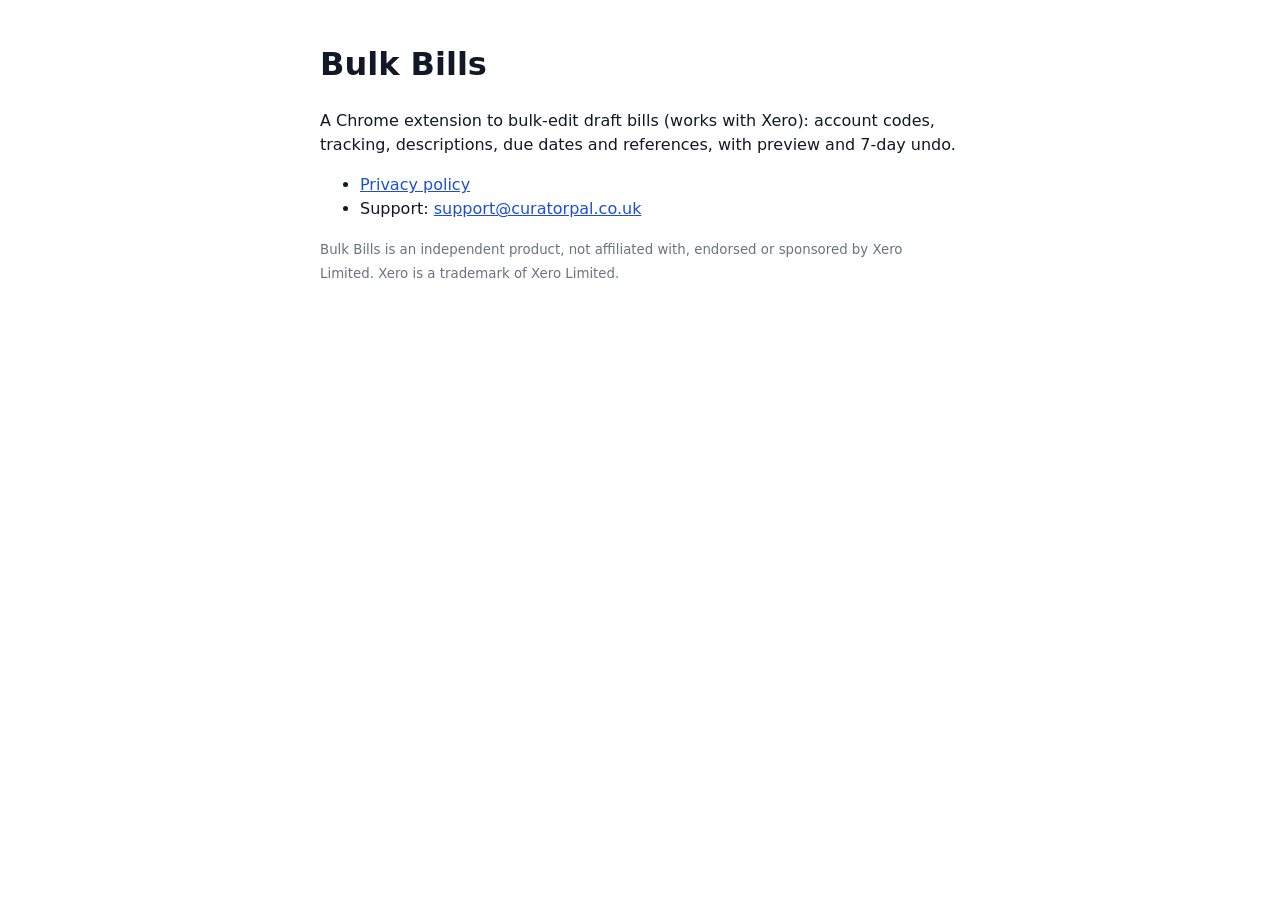
==== index.html @ 7b99f42c "Bulk Bills site: privacy policy and index" ====
<!doctype html>
<html lang="en-GB"><head><meta charset="utf-8"><meta name="viewport" content="width=device-width,initial-scale=1"><title>Bulk Bills</title>
<style>body{font:16px/1.5 system-ui,sans-serif;max-width:640px;margin:40px auto;padding:0 16px;color:#111827}a{color:#1d4ed8}small{color:#6b7280}</style></head><body>
<h1>Bulk Bills</h1>
<p>A Chrome extension to bulk-edit draft bills (works with Xero): account codes, tracking, descriptions, due dates and references, with preview and 7-day undo.</p>
<ul>
<li><a href="privacy.html">Privacy policy</a></li>
<li>Support: <a href="mailto:support@curatorpal.co.uk">support@curatorpal.co.uk</a></li>
</ul>
<p><small>Bulk Bills is an independent product, not affiliated with, endorsed or sponsored by Xero Limited. Xero is a trademark of Xero Limited.</small></p>
</body></html>
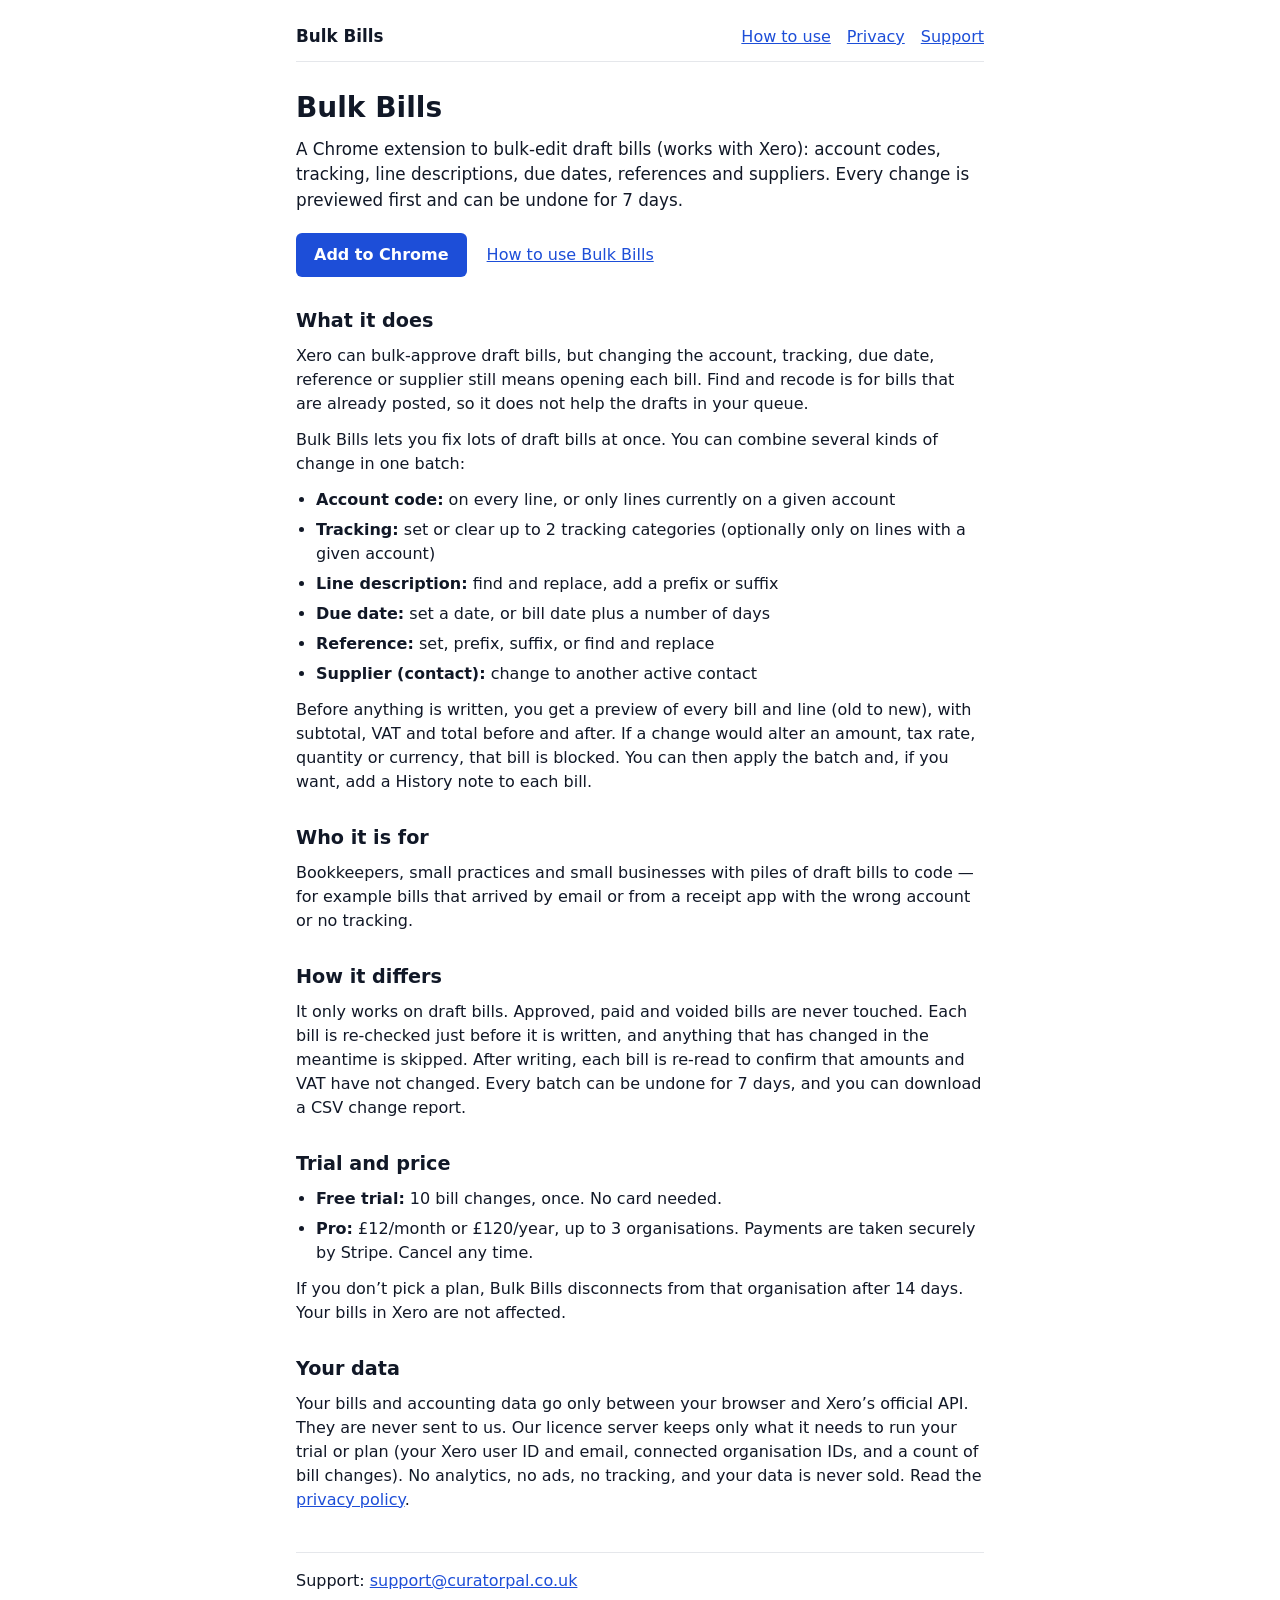
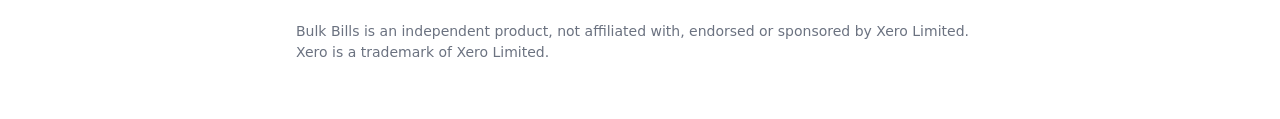
==== commit 4e4f972c: "Add landing page, how-to page and shared styles Co-authored-by: peterkruger <peterkruger@users.norep" ====
--- a/index.html
+++ b/index.html
@@ -1,11 +1,67 @@
 <!doctype html>
-<html lang="en-GB"><head><meta charset="utf-8"><meta name="viewport" content="width=device-width,initial-scale=1"><title>Bulk Bills</title>
-<style>body{font:16px/1.5 system-ui,sans-serif;max-width:640px;margin:40px auto;padding:0 16px;color:#111827}a{color:#1d4ed8}small{color:#6b7280}</style></head><body>
-<h1>Bulk Bills</h1>
-<p>A Chrome extension to bulk-edit draft bills (works with Xero): account codes, tracking, descriptions, due dates and references, with preview and 7-day undo.</p>
-<ul>
-<li><a href="privacy.html">Privacy policy</a></li>
-<li>Support: <a href="mailto:support@curatorpal.co.uk">support@curatorpal.co.uk</a></li>
-</ul>
-<p><small>Bulk Bills is an independent product, not affiliated with, endorsed or sponsored by Xero Limited. Xero is a trademark of Xero Limited.</small></p>
-</body></html>
+<html lang="en-GB">
+<head>
+  <meta charset="utf-8">
+  <meta name="viewport" content="width=device-width, initial-scale=1">
+  <title>Bulk Bills – bulk-edit draft bills (works with Xero)</title>
+  <meta name="description" content="A Chrome extension to bulk-edit draft bills that works with Xero: account codes, tracking, line descriptions, due dates, references and suppliers. Preview first, 7-day undo.">
+  <link rel="stylesheet" href="styles.css">
+</head>
+<body>
+  <a class="skip" href="#content">Skip to content</a>
+  <div class="wrap">
+    <header class="site">
+      <a class="brand" href="index.html">Bulk Bills</a>
+      <nav class="site" aria-label="Site">
+        <a href="how-to.html">How to use</a>
+        <a href="privacy.html">Privacy</a>
+        <a href="mailto:support@curatorpal.co.uk">Support</a>
+      </nav>
+    </header>
+
+    <main id="content">
+      <h1>Bulk Bills</h1>
+      <p class="lead">A Chrome extension to bulk-edit draft bills (works with Xero): account codes, tracking, line descriptions, due dates, references and suppliers. Every change is previewed first and can be undone for 7 days.</p>
+
+      <p class="actions">
+        <a class="btn" href="https://chromewebstore.google.com/detail/cgleidjlnecopojgnjklaehnagomcpeo">Add to Chrome</a>
+        <a href="how-to.html">How to use Bulk Bills</a>
+      </p>
+
+      <h2>What it does</h2>
+      <p>Xero can bulk-approve draft bills, but changing the account, tracking, due date, reference or supplier still means opening each bill. Find and recode is for bills that are already posted, so it does not help the drafts in your queue.</p>
+      <p>Bulk Bills lets you fix lots of draft bills at once. You can combine several kinds of change in one batch:</p>
+      <ul>
+        <li><strong>Account code:</strong> on every line, or only lines currently on a given account</li>
+        <li><strong>Tracking:</strong> set or clear up to 2 tracking categories (optionally only on lines with a given account)</li>
+        <li><strong>Line description:</strong> find and replace, add a prefix or suffix</li>
+        <li><strong>Due date:</strong> set a date, or bill date plus a number of days</li>
+        <li><strong>Reference:</strong> set, prefix, suffix, or find and replace</li>
+        <li><strong>Supplier (contact):</strong> change to another active contact</li>
+      </ul>
+      <p>Before anything is written, you get a preview of every bill and line (old to new), with subtotal, VAT and total before and after. If a change would alter an amount, tax rate, quantity or currency, that bill is blocked. You can then apply the batch and, if you want, add a History note to each bill.</p>
+
+      <h2>Who it is for</h2>
+      <p>Bookkeepers, small practices and small businesses with piles of draft bills to code — for example bills that arrived by email or from a receipt app with the wrong account or no tracking.</p>
+
+      <h2>How it differs</h2>
+      <p>It only works on draft bills. Approved, paid and voided bills are never touched. Each bill is re-checked just before it is written, and anything that has changed in the meantime is skipped. After writing, each bill is re-read to confirm that amounts and VAT have not changed. Every batch can be undone for 7 days, and you can download a CSV change report.</p>
+
+      <h2>Trial and price</h2>
+      <ul>
+        <li><strong>Free trial:</strong> 10 bill changes, once. No card needed.</li>
+        <li><strong>Pro:</strong> £12/month or £120/year, up to 3 organisations. Payments are taken securely by Stripe. Cancel any time.</li>
+      </ul>
+      <p>If you don’t pick a plan, Bulk Bills disconnects from that organisation after 14 days. Your bills in Xero are not affected.</p>
+
+      <h2>Your data</h2>
+      <p>Your bills and accounting data go only between your browser and Xero’s official API. They are never sent to us. Our licence server keeps only what it needs to run your trial or plan (your Xero user ID and email, connected organisation IDs, and a count of bill changes). No analytics, no ads, no tracking, and your data is never sold. Read the <a href="privacy.html">privacy policy</a>.</p>
+    </main>
+
+    <footer class="site">
+      <p>Support: <a href="mailto:support@curatorpal.co.uk">support@curatorpal.co.uk</a></p>
+      <p class="fine">Bulk Bills is an independent product, not affiliated with, endorsed or sponsored by Xero Limited. Xero is a trademark of Xero Limited.</p>
+    </footer>
+  </div>
+</body>
+</html>
--- a/styles.css
+++ b/styles.css
@@ -0,0 +1,181 @@
+/* Shared styles for the Bulk Bills GitHub Pages site.
+   Matches the existing pages: system-ui, #111827 text, #1d4ed8 links, #6b7280 muted. */
+:root {
+  --text: #111827;
+  --muted: #6b7280;
+  --link: #1d4ed8;
+  --link-hover: #1e40af;
+  --border: #e5e7eb;
+  --bg: #ffffff;
+  --btn-text: #ffffff;
+  --focus: #1d4ed8;
+}
+
+* { box-sizing: border-box; }
+
+html { -webkit-text-size-adjust: 100%; }
+
+body {
+  font: 16px/1.5 system-ui, -apple-system, "Segoe UI", sans-serif;
+  color: var(--text);
+  background: var(--bg);
+  margin: 0;
+  padding: 0;
+}
+
+.wrap {
+  max-width: 720px;
+  margin: 0 auto;
+  padding: 24px 16px 48px;
+}
+
+a {
+  color: var(--link);
+  text-decoration-underline-offset: 2px;
+}
+
+a:hover { color: var(--link-hover); }
+
+a:focus-visible,
+.btn:focus-visible {
+  outline: 2px solid var(--focus);
+  outline-offset: 3px;
+}
+
+.skip {
+  position: absolute;
+  left: -999px;
+  top: 0;
+}
+
+.skip:focus {
+  left: 16px;
+  top: 8px;
+  background: var(--bg);
+  padding: 4px 8px;
+  z-index: 1;
+}
+
+header.site {
+  display: flex;
+  flex-wrap: wrap;
+  align-items: baseline;
+  justify-content: space-between;
+  gap: 8px 16px;
+  border-bottom: 1px solid var(--border);
+  padding-bottom: 12px;
+  margin-bottom: 28px;
+}
+
+header.site .brand {
+  font-weight: 650;
+  font-size: 1.05rem;
+  color: var(--text);
+  text-decoration: none;
+}
+
+header.site .brand:hover { color: var(--text); }
+
+nav.site {
+  display: flex;
+  flex-wrap: wrap;
+  gap: 8px 16px;
+}
+
+nav.site a[aria-current="page"] {
+  color: var(--text);
+  text-decoration: none;
+  font-weight: 600;
+}
+
+h1 {
+  font-size: 1.75rem;
+  line-height: 1.25;
+  font-weight: 700;
+  margin: 0 0 12px;
+}
+
+h2 {
+  font-size: 1.2rem;
+  line-height: 1.3;
+  font-weight: 650;
+  margin: 32px 0 10px;
+}
+
+h3 {
+  font-size: 1.05rem;
+  font-weight: 650;
+  margin: 20px 0 8px;
+}
+
+p, ul, ol { margin: 0 0 12px; }
+
+ul, ol { padding-left: 1.25rem; }
+
+li { margin: 0 0 6px; }
+
+li.sub {
+  margin-left: 24px;
+  list-style: circle;
+}
+
+.lead {
+  font-size: 1.05rem;
+  margin-bottom: 20px;
+}
+
+.muted,
+small,
+.fine {
+  color: var(--muted);
+}
+
+.fine {
+  font-size: 0.875rem;
+  margin-top: 28px;
+}
+
+.actions {
+  display: flex;
+  flex-wrap: wrap;
+  align-items: center;
+  gap: 12px 20px;
+  margin: 20px 0 28px;
+}
+
+.btn {
+  display: inline-block;
+  background: var(--link);
+  color: var(--btn-text);
+  text-decoration: none;
+  font-weight: 650;
+  padding: 10px 18px;
+  border-radius: 6px;
+  border: none;
+}
+
+.btn:hover {
+  background: var(--link-hover);
+  color: var(--btn-text);
+}
+
+.note {
+  border: 1px solid var(--border);
+  border-radius: 6px;
+  padding: 12px 14px;
+  margin: 16px 0 20px;
+}
+
+footer.site {
+  border-top: 1px solid var(--border);
+  margin-top: 40px;
+  padding-top: 16px;
+}
+
+footer.site p { margin-bottom: 8px; }
+
+@media (max-width: 480px) {
+  .wrap { padding: 16px 14px 40px; }
+  h1 { font-size: 1.5rem; }
+  header.site { margin-bottom: 20px; }
+}
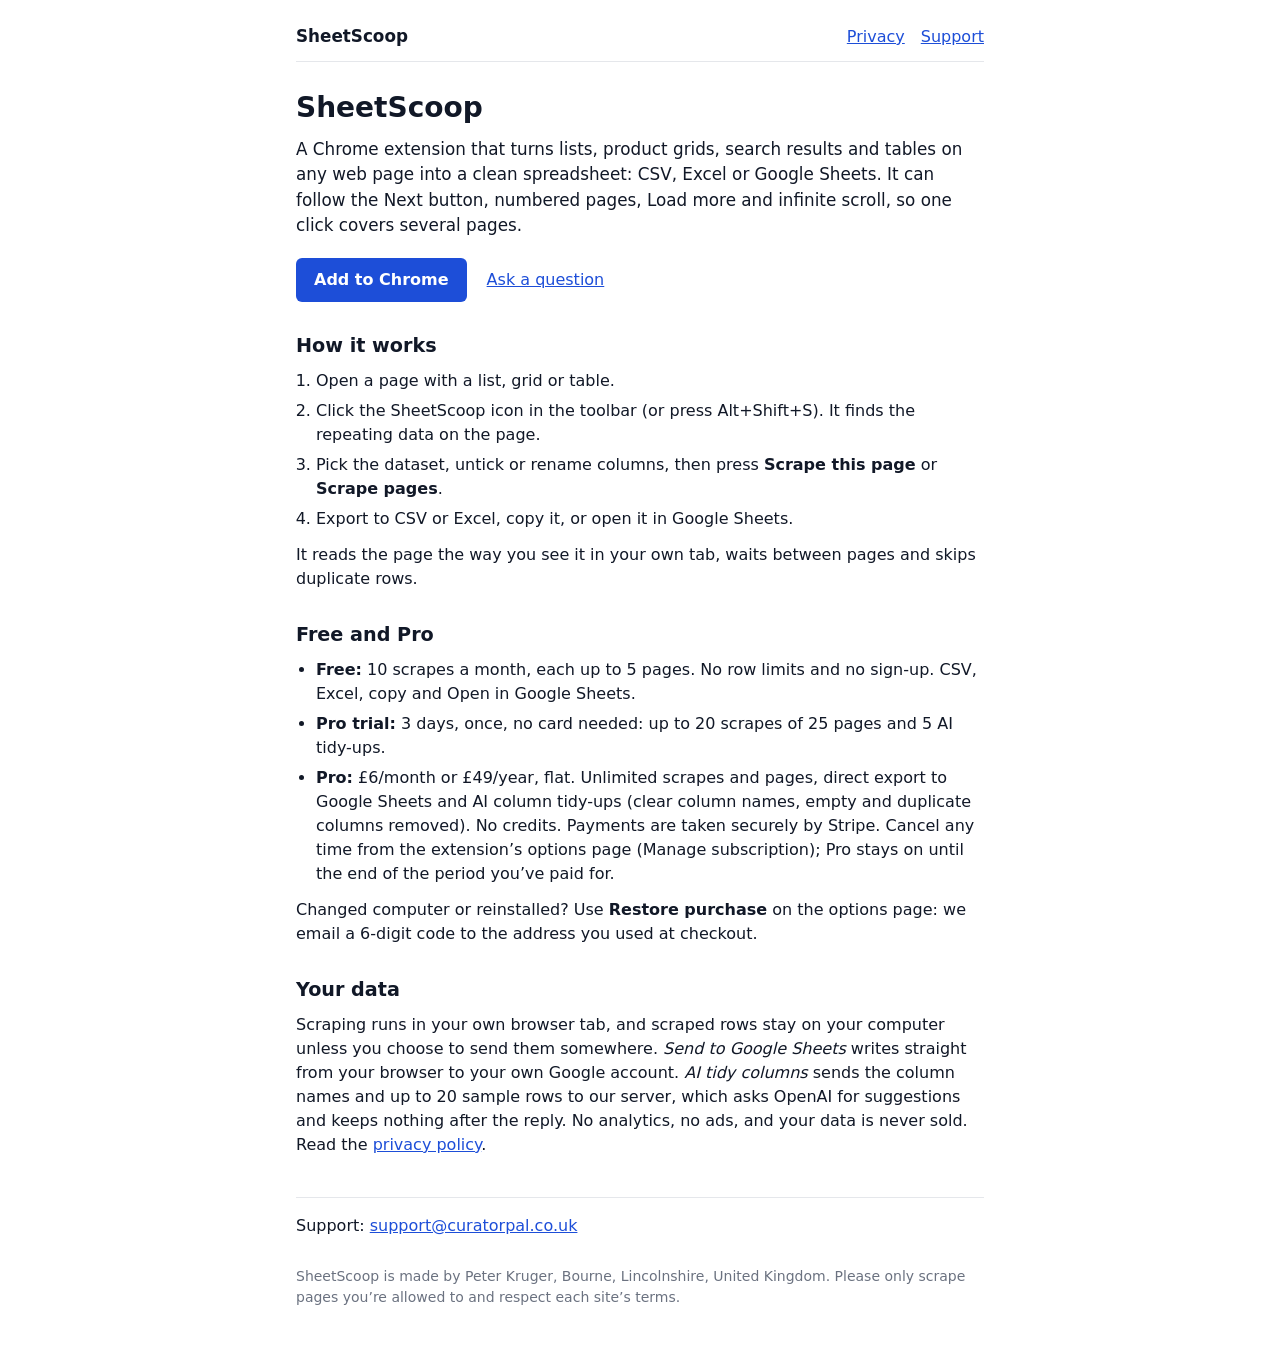
==== commit c9476354: "Redirect retired Bulk Bills pages to SheetScoop. Replace the root index and how-to pages with a mini" ====
--- a/index.html
+++ b/index.html
@@ -1,67 +1,14 @@
 <!doctype html>
-<html lang="en-GB">
+<html lang="en">
 <head>
-  <meta charset="utf-8">
-  <meta name="viewport" content="width=device-width, initial-scale=1">
-  <title>Bulk Bills – bulk-edit draft bills (works with Xero)</title>
-  <meta name="description" content="A Chrome extension to bulk-edit draft bills that works with Xero: account codes, tracking, line descriptions, due dates, references and suppliers. Preview first, 7-day undo.">
-  <link rel="stylesheet" href="styles.css">
+<meta charset="utf-8">
+<title>SheetScoop</title>
+<meta name="robots" content="noindex">
+<link rel="canonical" href="https://peterkruger.github.io/bulk-bills-site/sheetscoop/">
+<meta http-equiv="refresh" content="0; url=sheetscoop/">
+<script>location.replace('sheetscoop/');</script>
 </head>
 <body>
-  <a class="skip" href="#content">Skip to content</a>
-  <div class="wrap">
-    <header class="site">
-      <a class="brand" href="index.html">Bulk Bills</a>
-      <nav class="site" aria-label="Site">
-        <a href="how-to.html">How to use</a>
-        <a href="privacy.html">Privacy</a>
-        <a href="mailto:support@curatorpal.co.uk">Support</a>
-      </nav>
-    </header>
-
-    <main id="content">
-      <h1>Bulk Bills</h1>
-      <p class="lead">A Chrome extension to bulk-edit draft bills (works with Xero): account codes, tracking, line descriptions, due dates, references and suppliers. Every change is previewed first and can be undone for 7 days.</p>
-
-      <p class="actions">
-        <a class="btn" href="https://chromewebstore.google.com/detail/cgleidjlnecopojgnjklaehnagomcpeo">Add to Chrome</a>
-        <a href="how-to.html">How to use Bulk Bills</a>
-      </p>
-
-      <h2>What it does</h2>
-      <p>Xero can bulk-approve draft bills, but changing the account, tracking, due date, reference or supplier still means opening each bill. Find and recode is for bills that are already posted, so it does not help the drafts in your queue.</p>
-      <p>Bulk Bills lets you fix lots of draft bills at once. You can combine several kinds of change in one batch:</p>
-      <ul>
-        <li><strong>Account code:</strong> on every line, or only lines currently on a given account</li>
-        <li><strong>Tracking:</strong> set or clear up to 2 tracking categories (optionally only on lines with a given account)</li>
-        <li><strong>Line description:</strong> find and replace, add a prefix or suffix</li>
-        <li><strong>Due date:</strong> set a date, or bill date plus a number of days</li>
-        <li><strong>Reference:</strong> set, prefix, suffix, or find and replace</li>
-        <li><strong>Supplier (contact):</strong> change to another active contact</li>
-      </ul>
-      <p>Before anything is written, you get a preview of every bill and line (old to new), with subtotal, VAT and total before and after. If a change would alter an amount, tax rate, quantity or currency, that bill is blocked. You can then apply the batch and, if you want, add a History note to each bill.</p>
-
-      <h2>Who it is for</h2>
-      <p>Bookkeepers, small practices and small businesses with piles of draft bills to code — for example bills that arrived by email or from a receipt app with the wrong account or no tracking.</p>
-
-      <h2>How it differs</h2>
-      <p>It only works on draft bills. Approved, paid and voided bills are never touched. Each bill is re-checked just before it is written, and anything that has changed in the meantime is skipped. After writing, each bill is re-read to confirm that amounts and VAT have not changed. Every batch can be undone for 7 days, and you can download a CSV change report.</p>
-
-      <h2>Trial and price</h2>
-      <ul>
-        <li><strong>Free trial:</strong> 10 bill changes, once. No card needed.</li>
-        <li><strong>Pro:</strong> £12/month or £120/year, up to 3 organisations. Payments are taken securely by Stripe. Cancel any time.</li>
-      </ul>
-      <p>If you don’t pick a plan, Bulk Bills disconnects from that organisation after 14 days. Your bills in Xero are not affected.</p>
-
-      <h2>Your data</h2>
-      <p>Your bills and accounting data go only between your browser and Xero’s official API. They are never sent to us. Our licence server keeps only what it needs to run your trial or plan (your Xero user ID and email, connected organisation IDs, and a count of bill changes). No analytics, no ads, no tracking, and your data is never sold. Read the <a href="privacy.html">privacy policy</a>.</p>
-    </main>
-
-    <footer class="site">
-      <p>Support: <a href="mailto:support@curatorpal.co.uk">support@curatorpal.co.uk</a></p>
-      <p class="fine">Bulk Bills is an independent product, not affiliated with, endorsed or sponsored by Xero Limited. Xero is a trademark of Xero Limited.</p>
-    </footer>
-  </div>
+<p>This page has moved to <a href="sheetscoop/">SheetScoop</a>.</p>
 </body>
 </html>
